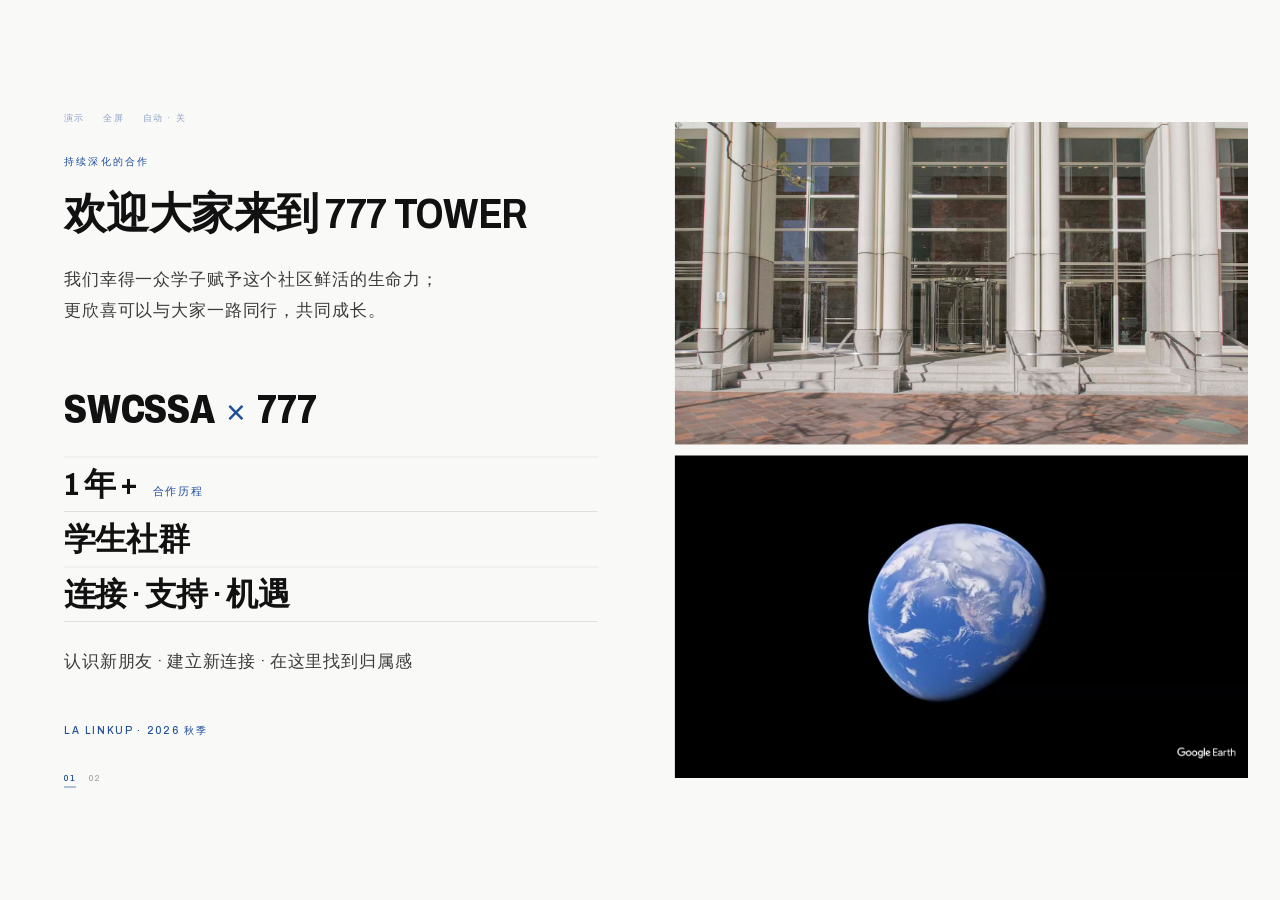
==== index.html @ 3f0e2c4d "Add 55-inch portrait display version (index-55.html, 2160x3840) Separate page/stylesheet/script; ori" ====
<!DOCTYPE html>
<html lang="zh-CN" data-theme="a">
<head>
<meta charset="UTF-8">
<meta name="viewport" content="width=device-width, initial-scale=1.0">
<meta http-equiv="Cache-Control" content="no-cache, no-store, must-revalidate">
<meta http-equiv="Pragma" content="no-cache">
<meta http-equiv="Expires" content="0">
<script>
/* Stale-copy guard (WeChat etc. cache HTML): if version.txt says a newer build exists, reload with a fresh URL. BUILD is stamped by the pre-commit hook. */
(function () {
    var BUILD = '20261007142610';
    fetch('version.txt?t=' + Date.now(), { cache: 'no-store' }).then(function (r) { return r.text(); }).then(function (v) {
        v = v.trim();
        var u = new URL(location.href);
        if (v && v !== BUILD && u.searchParams.get('v') !== v) { u.searchParams.set('v', v); location.replace(u.href); }
    }).catch(function () {});
})();
</script>
<title>777 Tower — 不止是一个地址</title>
<link rel="stylesheet" href="fonts.css?v=20261007142610">
<!-- extra faces for looks B/C only; non-blocking so a blocked Google never stalls the page -->
<link rel="stylesheet" href="https://fonts.googleapis.com/css2?family=Bodoni+Moda:ital,opsz,wght@0,6..96,400..900;1,6..96,400..900&family=Manrope:wght@400;500;600&display=swap" media="print" onload="this.media='all'">
<link rel="stylesheet" href="styles.css?v=20261007142610">
</head>
<!--
  PHOTOS: drop files into assets/ using the names printed on each frame
  (e.g. assets/01-tower-hero.jpg). They load automatically; the frame label hides.
  .jpg / .jpeg / .png / .webp all work. Adjust crop with --pos on the <figure>.
  Building facts (César Pelli & Associates with Langdon Wilson, completed 1991, white metal
  and glass skin) are from LA Conservancy / Wikipedia / Library of Congress — see ../product-facts.md.
-->
<body>
<div class="deck-viewport">
<main class="deck-stage" id="stage">

  <!-- === CHROME: controls + progress (inside the stage so it scales) === -->
  <div class="chrome btns">
    <button id="presentBtn">演示</button>
    <button id="fsBtn">全屏</button>
    <button id="autoBtn">自动 · 关</button>
  </div>
  <nav class="chrome dots" id="dots" aria-label="页面"></nav>

  <!-- === LIGHTBOX (slide 05 photos) === -->
  <div class="lb" id="lightbox" aria-hidden="true"><div class="lb-frame" id="lbFrame"></div><p class="lbl lb-x">关闭 · Esc</p></div>




  <!-- =========================================================
       05 — TODAY AT 777 TOWER   (schedule from the LA LINKUP plan; the big photo follows the room)
       ========================================================= -->
  <section class="slide s5" data-sel="p1" data-explore aria-label="欢迎大家来到 777 Tower">
    <p class="lbl terra a r" style="left:96px;top:96px;--d:.1s">持续深化的合作</p>
    <h2 class="h a r" style="left:96px;top:154px;font-size:64px;--d:.15s">欢迎大家来到 777 Tower</h2>
    <div class="copy a r" style="left:96px;top:262px;width:800px;--d:.4s">
      <p>我们幸得一众学子赋予这个社区鲜活的生命力；<br>更欣喜可以与大家一路同行，共同成长。</p>
    </div>
    <p class="cobrand a r" style="left:96px;top:450px;--d:.55s">SWCSSA <span>×</span> 777</p>

    <ul class="proof a r" style="left:96px;top:550px;--d:.7s">
      <li><b>1 年 +</b><small>合作历程</small></li>
      <li><b>学生社群</b></li>
      <li><b>连接 · 支持 · 机遇</b></li>
    </ul>
    <div class="copy a r" style="left:96px;top:834px;width:800px;--d:.85s"><p>认识新朋友 · 建立新连接 · 在这里找到归属感</p></div>
    <p class="lbl terra a r" style="left:96px;top:950px;--d:.9s">LA LINKUP · 2026 秋季</p>

    <!-- Top: 777 photos loop (PAGE 02 LOOP in script.js); source: ~/Downloads/循环 -->
    <div class="layers m a" style="left:1012px;top:48px;width:860px;height:484px;--d:.3s">
      <figure class="ph layer" data-rooms="p1" data-zoom role="button" tabindex="0" aria-label="放大：777 Tower" data-src="assets/loop-01" style="top:0;right:0;bottom:0;left:0">
        <div class="ph-media"></div><div class="ph-tint"></div>
      </figure>
      <figure class="ph layer" data-rooms="p2" data-zoom role="button" tabindex="0" aria-label="放大：777 Tower" data-src="assets/loop-02" style="top:0;right:0;bottom:0;left:0">
        <div class="ph-media"></div><div class="ph-tint"></div>
      </figure>
      <figure class="ph layer" data-rooms="p3" data-zoom role="button" tabindex="0" aria-label="放大：777 Tower" data-src="assets/loop-03" style="top:0;right:0;bottom:0;left:0">
        <div class="ph-media"></div><div class="ph-tint"></div>
      </figure>
      <figure class="ph layer" data-rooms="p4" data-zoom role="button" tabindex="0" aria-label="放大：777 Tower" data-src="assets/loop-04" style="top:0;right:0;bottom:0;left:0">
        <div class="ph-media"></div><div class="ph-tint"></div>
      </figure>
      <figure class="ph layer" data-rooms="p5" data-zoom role="button" tabindex="0" aria-label="放大：777 Tower" data-src="assets/loop-05" style="top:0;right:0;bottom:0;left:0">
        <div class="ph-media"></div><div class="ph-tint"></div>
      </figure>
      <figure class="ph layer" data-rooms="p6" data-zoom role="button" tabindex="0" aria-label="放大：777 Tower" data-src="assets/loop-06" style="top:0;right:0;bottom:0;left:0">
        <div class="ph-media"></div><div class="ph-tint"></div>
      </figure>
      <figure class="ph layer" data-rooms="p7" data-zoom role="button" tabindex="0" aria-label="放大：777 Tower" data-src="assets/loop-07" style="top:0;right:0;bottom:0;left:0">
        <div class="ph-media"></div><div class="ph-tint"></div>
      </figure>
      <figure class="ph layer" data-rooms="p8" data-zoom role="button" tabindex="0" aria-label="放大：777 Tower" data-src="assets/loop-08" style="top:0;right:0;bottom:0;left:0">
        <div class="ph-media"></div><div class="ph-tint"></div>
      </figure>
      <figure class="ph layer" data-rooms="p9" data-zoom role="button" tabindex="0" aria-label="放大：777 Tower" data-src="assets/loop-09" style="top:0;right:0;bottom:0;left:0">
        <div class="ph-media"></div><div class="ph-tint"></div>
      </figure>
    </div>

    <!-- Bottom: Google Earth fly-in (source ~/Downloads/地球.mp4, re-encoded 1024w, no audio) -->
    <div class="vid a r" style="left:1012px;top:548px;width:860px;height:484px;--d:.55s">
      <!-- MP4 in <img>: Safari/iOS WeChat play it like a GIF, immune to autoplay blocks (Low Power Mode etc.); other browsers error → swap to <video> -->
      <img src="assets/earth.mp4" alt="" onerror="var v=document.createElement('video');v.muted=true;v.defaultMuted=true;v.loop=true;v.autoplay=true;v.playsInline=true;v.setAttribute('playsinline','');v.setAttribute('muted','');v.poster='assets/earth-poster.jpg';v.src='assets/earth.mp4';this.replaceWith(v);v.play().catch(function(){})">
    </div>
  </section>













  <!-- =========================================================
       09 — SEE YOU AT 777 TOWER
       ========================================================= -->
  <section class="slide s9 dark" aria-label="777 Tower 见">
    <figure class="ph ph--dark m" data-src="assets/09-tower-night" style="left:0;top:0;width:1920px;height:1080px;--pos:50% 40%;--d:0s">
      <div class="ph-media"></div><div class="ph-tint"></div>
      <figcaption class="ph-label"><span class="ph-k">01 / Architecture</span><span class="ph-t">777 Tower — Dusk / night</span><span class="ph-n">Full bleed · keep the lower left darker for type</span></figcaption>
      <span class="ph-file">09-tower-night.jpg · 1920 × 1080</span>
    </figure>
    <div class="scrim"></div>
    <h2 class="h h-xl a r" style="left:96px;top:190px;--d:1s">777 Tower 见</h2>
    <p class="close-line a r" style="left:100px;top:334px;--d:1.3s">换个视角，看洛杉矶市中心。</p>
    <div class="info a r" style="left:100px;top:414px;--d:1.5s"><a href="https://www.777tower.space/" target="_blank" rel="noopener">www.777tower.space ↗</a><span>洛杉矶 S Figueroa St 777 号</span></div>
  </section>

</main>
</div>
<script src="script.js?v=20261007142610"></script>
</body>
</html>
---- fonts.css ----
/* Self-hosted so the deck works where Google Fonts is blocked (e.g. WeChat in mainland China) */
@font-face { font-family: 'Archivo'; font-style: italic; font-weight: 100 900; font-stretch: 62% 125%; font-display: swap; src: url('assets/fonts/Archivo-italic-100_900.woff2') format('woff2'); unicode-range: U+0000-00FF, U+0131, U+0152-0153, U+02BB-02BC, U+02C6, U+02DA, U+02DC, U+0304, U+0308, U+0329, U+2000-206F, U+20AC, U+2122, U+2191, U+2193, U+2212, U+2215, U+FEFF, U+FFFD; }
@font-face { font-family: 'Archivo'; font-style: normal; font-weight: 100 900; font-stretch: 62% 125%; font-display: swap; src: url('assets/fonts/Archivo-normal-100_900.woff2') format('woff2'); unicode-range: U+0000-00FF, U+0131, U+0152-0153, U+02BB-02BC, U+02C6, U+02DA, U+02DC, U+0304, U+0308, U+0329, U+2000-206F, U+20AC, U+2122, U+2191, U+2193, U+2212, U+2215, U+FEFF, U+FFFD; }
@font-face { font-family: 'JetBrains Mono'; font-style: normal; font-weight: 400; font-display: swap; src: url('assets/fonts/JetBrainsMono-normal-400.woff2') format('woff2'); unicode-range: U+0000-00FF, U+0131, U+0152-0153, U+02BB-02BC, U+02C6, U+02DA, U+02DC, U+0304, U+0308, U+0329, U+2000-206F, U+20AC, U+2122, U+2191, U+2193, U+2212, U+2215, U+FEFF, U+FFFD; }
@font-face { font-family: 'JetBrains Mono'; font-style: normal; font-weight: 500; font-display: swap; src: url('assets/fonts/JetBrainsMono-normal-500.woff2') format('woff2'); unicode-range: U+0000-00FF, U+0131, U+0152-0153, U+02BB-02BC, U+02C6, U+02DA, U+02DC, U+0304, U+0308, U+0329, U+2000-206F, U+20AC, U+2122, U+2191, U+2193, U+2212, U+2215, U+FEFF, U+FFFD; }
---- styles.css ----
/* ===========================================================
   777 TOWER — MORE THAN AN ADDRESS
   Warm ivory · espresso · a little terracotta. Gold stays rare.
   All slide measurements are at the 1920×1080 stage size.
   =========================================================== */

/* === THEMES ===
   Press T (or the "Look" button) to cycle. Pick one, then delete the other two blocks
   and set data-theme on <html>. Variable names are roles: --ivory = page, --espresso = ink,
   --terra = accent. */
:root, [data-theme="a"] {           /* A · Figueroa — white gallery, condensed caps, bronze */
    --ivory: #F9F9F7; --espresso: #111111; --char: #3B3B3B; --taupe: #6B6862; --quiet: #ABA79F;
    --terra: #9C7A45; --gold: #C9A96E; --sand: #CFCBC3; --ph: #E6E3DD; --rule: rgba(17,17,17,.14);
    --stage-bg: #F9F9F7;   /* = slide colour, so non-16:9 screens show no bars */
    --display: 'Archivo', 'Helvetica Neue', Arial, 'PingFang SC', 'Hiragino Sans GB', 'Noto Sans SC', 'Microsoft YaHei', sans-serif; --dw: 700; --dt: uppercase; --dls: -.005em; --dst: 82%; --hs: .7;
    --sans: 'Archivo', 'Helvetica Neue', Arial, 'PingFang SC', 'Hiragino Sans GB', 'Noto Sans SC', 'Microsoft YaHei', sans-serif;
}
[data-theme="b"] {                  /* B · Noir — black, Didone serif like the wordmark, champagne */
    --ivory: #0E0E0D; --espresso: #F2EFE9; --char: #C9C4BA; --taupe: #8E887E; --quiet: #5B5751;
    --terra: #C9A96E; --gold: #C9A96E; --sand: #3A3733; --ph: #1B1A18; --rule: rgba(242,239,233,.16);
    --stage-bg: #070707;
    --display: 'Bodoni Moda', Didot, 'Bodoni 72', 'Songti SC', 'Noto Serif SC', 'STSong', serif; --dw: 400; --dt: none; --dls: -.01em; --dst: 100%; --hs: .84;
    --sans: 'Manrope', 'Helvetica Neue', Arial, 'PingFang SC', 'Hiragino Sans GB', 'Noto Sans SC', 'Microsoft YaHei', sans-serif;
}
:root {
    --light: #F5F3EF;
    --ease: cubic-bezier(.22, .61, .21, 1);
    --slide-bg: var(--ivory);
}

* { margin: 0; padding: 0; box-sizing: border-box; }

/* === FIXED STAGE BASE (viewport-base.css, full) === */
html, body { width: 100%; height: 100%; margin: 0; overflow: hidden; background: var(--stage-bg, #000); }
.deck-viewport { position: fixed; top: 0; right: 0; bottom: 0; left: 0; overflow: hidden; background: var(--stage-bg, #000); }
.deck-stage {
    position: absolute; left: 0; top: 0; width: 1920px; height: 1080px;
    overflow: hidden; transform-origin: 0 0; background: var(--slide-bg, #fff);
}
.slide {
    position: absolute; top: 0; right: 0; bottom: 0; left: 0; width: 1920px; height: 1080px; overflow: hidden;
    display: block; visibility: hidden; opacity: 0; pointer-events: none;
    background: var(--slide-bg, #fff);
}
.slide.active, .slide.visible { visibility: visible; opacity: 1; pointer-events: auto; z-index: 1; }
img, video, canvas, svg { max-width: 100%; max-height: 100%; }
.deck-controls { position: fixed; left: 50%; bottom: 22px; transform: translateX(-50%); z-index: 1000; }
@media print {
    html, body { width: 1920px; height: auto; overflow: visible; background: #fff; }
    .deck-viewport { position: static; overflow: visible; background: #fff; }
    .deck-stage { position: static; width: auto; height: auto; transform: none !important; background: none; }
    .slide { position: relative; display: block !important; visibility: visible !important; opacity: 1 !important;
        pointer-events: auto !important; width: 1920px; height: 1080px; break-after: page; page-break-after: always; }
    .slide:last-child { break-after: auto; page-break-after: auto; }
    .deck-controls, .chrome { display: none !important; }
}

/* === BASE === */
body { font-family: var(--sans); color: var(--espresso); -webkit-font-smoothing: antialiased; }
button { font: inherit; color: inherit; background: none; border: 0; cursor: pointer; text-align: left; }
:focus-visible { outline: 2px solid var(--terra); outline-offset: 6px; }
.a { position: absolute; }

/* Slide change: soft fade; content drifts in from the right */
.slide { transition: opacity .9s var(--ease), visibility 0s linear .9s; }
.slide.active { transition: opacity .9s var(--ease), visibility 0s; }

/* === TYPE === */
.lbl { font: 500 15px/1.5 var(--sans); letter-spacing: .22em; text-transform: uppercase; color: var(--taupe); }
.lbl b { font-weight: 500; color: var(--terra); }
.lbl.ink { color: var(--espresso); }
.lbl.terra { color: var(--terra); }
.t-hero { font: var(--dw) calc(164px * var(--hs))/.92 var(--display); letter-spacing: -.015em; }
.h { font: var(--dw) calc(100px * var(--hs))/1 var(--display); letter-spacing: -.01em; white-space: nowrap; }
.h-m { font-size: calc(84px * var(--hs)); white-space: normal; }
.h-xl { font-size: calc(136px * var(--hs)); color: var(--light); }
.lede { font: 400 27px/1.45 var(--sans); color: var(--char); }
.body { font: 400 24px/1.5 var(--sans); color: var(--char); }
.addr { margin-top: 12px; font: var(--dw) calc(36px * var(--hs))/1.2 var(--display); }
.fig { font: italic var(--dw) calc(22px * var(--hs))/1.3 var(--display); color: var(--taupe); }
.fig .muted { font: 400 14px var(--sans); letter-spacing: .04em; font-style: normal; margin-left: 16px; }

.t-hero, .h, .n1, .words button, .w4 .w, .cats button, .ann, .addr, .info dd {
    text-transform: var(--dt); letter-spacing: var(--dls); font-stretch: var(--dst); }
.t-hero { line-height: .9; }

/* === HERO TYPE (slide 01) — Archivo variable: wght 100–900, wdth 62–125 === */
.vf { font-family: 'Archivo', 'Helvetica Neue', Arial, sans-serif; font-weight: 400; font-size: 122px; line-height: .92;
      text-transform: uppercase; letter-spacing: -.015em; color: var(--espresso); cursor: default; user-select: none; }
.vf .ln { display: block; white-space: nowrap; }
.vf .ch { display: inline-block; position: relative; text-align: center; white-space: pre; }
.vf .ch i { font-style: normal; white-space: pre; }
.vf .ch::before { content: '\00a0'; visibility: hidden; }          /* strut: line height + baseline */
.vf .g0 { position: absolute; left: 50%; top: 0; transform: translateX(-50%); }
.side { writing-mode: vertical-rl; letter-spacing: .3em; }

/* === REVEAL (staggered with --d) === */
.r { opacity: 0; transform: translateX(28px);
     transition: opacity 1s var(--ease) var(--d, 0s), transform 1.3s var(--ease) var(--d, 0s); }
.slide.active .r { opacity: 1; transform: none; }

/* Masked image reveal: rises from the bottom, image settles from a slight zoom */
.m { clip-path: inset(100% 0 0 0); transition: clip-path 1.8s var(--ease) var(--d, 0s); }
.slide.active .m { clip-path: inset(0); }
.m .ph-media { scale: 1.07; transition: scale 3s var(--ease) var(--d, 0s), transform 1.4s var(--ease); }
.slide.active .m .ph-media { scale: 1; }

/* Swappable text: only the selected one shows */
.swap { opacity: 0; transition: opacity .6s var(--ease); }
.swap.on, .pf.on .swap, .w4.on .swap { opacity: 1; }
.stack > .swap { position: absolute; left: 0; top: 0; width: 100%; }
.fig .swap { position: absolute; margin-left: 8px; white-space: nowrap; }
.fig .swap:not(.on) { visibility: hidden; }

/* ===========================================================
   IMAGE PLACEHOLDERS
   <figure class="ph" data-src="assets/name"> — a file at that path
   (jpg/jpeg/png/webp) replaces the placeholder automatically.
   Crop: --pos (background-position). Frame keeps its size.
   =========================================================== */
.ph { position: absolute; overflow: hidden; background: var(--ph); }
.ph-media {
    position: absolute; top: 0; right: 0; bottom: 0; left: 0;
    background-color: var(--ph);
    /* faint facade grid so crop changes read even before photos arrive */
    background-image:
        repeating-linear-gradient(90deg, rgba(43,33,29,.05) 0 1px, transparent 1px 56px),
        repeating-linear-gradient(0deg, rgba(43,33,29,.03) 0 1px, transparent 1px 112px);
    background-size: cover;
    background-position: var(--pos, 50% 50%);
    transform-origin: var(--o, 50% 50%);
}
.ph.has-img .ph-media { background-size: cover; }
/* whole image, no crop — strips filled with the image's own background */
.ph.fit-contain .ph-media { background-size: contain; background-repeat: no-repeat; background-color: #EAE5E0; }
.ph-tint { position: absolute; top: 0; right: 0; bottom: 0; left: 0; transition: background-color 1.2s var(--ease); pointer-events: none; }
.ph::before { content: ''; position: absolute; top: 20px; right: 20px; bottom: 20px; left: 20px; border: 1px solid var(--rule); z-index: 2; pointer-events: none; }
.ph-label { position: absolute; left: 44px; bottom: 40px; right: 44px; z-index: 3; display: grid; gap: 8px; }
.ph-label.top { top: 96px; left: 96px; bottom: auto; }
.ph-k { font: 500 12px/1 var(--sans); letter-spacing: .24em; text-transform: uppercase; color: var(--terra); }
.ph-t { font: 500 16px/1.3 var(--sans); letter-spacing: .16em; text-transform: uppercase; color: var(--espresso); }
.ph-n { font: italic var(--dw) calc(21px * var(--hs))/1.3 var(--display); color: var(--taupe); }
.ph-file { position: absolute; top: 38px; right: 44px; z-index: 3; font: 400 12px/1 var(--sans); letter-spacing: .08em; color: var(--taupe); }
.ph.has-img::before, .ph.has-img .ph-label, .ph.has-img .ph-file { display: none; }

.ph--dark { --ph: #2E2521; --rule: rgba(243,239,231,.18); }
.ph--dark .ph-media { background-image:
    repeating-linear-gradient(90deg, rgba(243,239,231,.05) 0 1px, transparent 1px 56px),
    repeating-linear-gradient(0deg, rgba(243,239,231,.03) 0 1px, transparent 1px 112px); }
.ph--dark .ph-t { color: var(--ivory); }
.ph--dark .ph-n, .ph--dark .ph-file { color: rgba(243,239,231,.55); }
.ph--dark .ph-k { color: var(--gold); }

/* ===========================================================
   CHROME — progress, numerals, present/fullscreen
   =========================================================== */
.chrome { position: absolute; z-index: 50; font: 500 13px/1 var(--sans); letter-spacing: .2em; text-transform: uppercase; color: var(--taupe); transition: opacity .5s, color .6s; }
.btns { left: 96px; top: 36px; display: flex; gap: 28px; }
.btns button { letter-spacing: inherit; text-transform: inherit; color: rgba(31,78,156,.5); }
.btns button:hover { color: #1F4E9C; }
.progress { left: 96px; bottom: 40px; color: var(--espresso); }
.progress #total { color: var(--taupe); }
.dots { left: 89px; bottom: 34px; display: flex; gap: 6px; }
.dots button { padding: 6px 7px; font: inherit; letter-spacing: .08em; color: var(--quiet); position: relative; }
.dots button:hover { color: var(--espresso); }
.dots button.on { color: #1F4E9C; }
.dots button.on::after { content: ''; position: absolute; left: 7px; right: 7px; bottom: 0; height: 1px; background: #1F4E9C; }
.explore { left: 640px; bottom: 40px; color: var(--terra); opacity: 0; }
.explore::before { content: '· '; }
.explore.on { opacity: 1; }

.deck-stage.dark .chrome, .deck-stage.dark .btns button, .deck-stage.dark .dots button { color: rgba(243,239,231,.55); }
.deck-stage.dark .dots button.on, .deck-stage.dark .progress #cur { color: var(--ivory); }
.deck-stage.dark .explore { color: var(--gold); }

/* Present mode: only the progress stays */
body.presenting .btns, body.presenting .dots { opacity: 0; pointer-events: none; }
body.presenting .explore { left: 250px; }

/* Edit mode (press E) */
body.editing [contenteditable] { outline: 1px dashed rgba(166,95,75,.5); outline-offset: 4px; cursor: text; }
body.editing::after { content: 'Editing — ⌘/Ctrl+S saves index.html · E to finish'; position: fixed; top: 12px; right: 16px; z-index: 9999;
    font: 500 12px var(--sans); letter-spacing: .12em; text-transform: uppercase; color: var(--terra); }

/* === LIGHTBOX === */
.lb { position: absolute; top: 0; right: 0; bottom: 0; left: 0; z-index: 80; background: color-mix(in srgb, var(--ivory) 97%, transparent); display: grid; place-items: center;
      opacity: 0; visibility: hidden; transition: opacity .6s var(--ease), visibility 0s linear .6s; cursor: zoom-out; }
.lb.open { opacity: 1; visibility: visible; transition: opacity .6s var(--ease), visibility 0s; }
.lb-frame { position: relative; width: 1440px; height: 810px; }
.lb-x { position: absolute; right: 96px; top: 48px; }
[data-zoom] { cursor: zoom-in; }
[data-zoom] .ph-media { transition: scale 3s var(--ease) var(--d, 0s), transform 1.2s var(--ease); }
[data-zoom]:hover .ph-media { transform: scale(1.03); }

/* ===========================================================
   02 — WHY DOWNTOWN LA?
   =========================================================== */
.words button { display: block; font: var(--dw) calc(88px * var(--hs))/1.04 var(--display); text-transform: uppercase; letter-spacing: .01em; color: var(--quiet); transition: color .5s; }
.words button span { display: inline-block; width: 64px; font: 500 14px var(--sans); letter-spacing: .2em; vertical-align: 42px; color: inherit; }
.words button:hover { color: var(--char); }
.words button.on { color: var(--espresso); }
.words button.on span { color: var(--terra); }

/* ===========================================================
   03 — WHY 777 TOWER? — map + markers + HUD panel
   =========================================================== */
.s3 { --mono: 'JetBrains Mono', ui-monospace, Menlo, monospace; }
.map { overflow: hidden; }
.map::after { content: ''; position: absolute; top: 0; right: 0; bottom: 0; left: 0; pointer-events: none; z-index: 2;     /* HUD grid */
    background-image: linear-gradient(var(--rule) 1px, transparent 1px), linear-gradient(90deg, var(--rule) 1px, transparent 1px);
    background-size: 92px 92px; opacity: .55; }
.scan { position: absolute; left: 0; right: 0; top: -120px; height: 120px; z-index: 3; pointer-events: none; will-change: transform;
    background: linear-gradient(to bottom, transparent, color-mix(in srgb, var(--terra) 16%, transparent), transparent);
    animation: scan 6s linear infinite; }
@keyframes scan { from { transform: translateY(0); } to { transform: translateY(1008px); } }
.map-credit { position: absolute; right: 12px; bottom: 8px; z-index: 3; font: 400 11px/1 var(--sans); color: var(--taupe);
    background: color-mix(in srgb, var(--ivory) 80%, transparent); padding: 4px 6px; }
.coords { font: 400 13px/1 var(--mono, monospace); letter-spacing: .08em; color: var(--taupe); }

.hot { width: 34px; height: 34px; margin: -17px 0 0 -17px; z-index: 6; }
.hot i { position: absolute; left: 0; top: 0; width: 34px; height: 34px; border-radius: 50%;
    border: 1.5px solid var(--terra); background: color-mix(in srgb, var(--ivory) 70%, transparent); transition: background .4s; }
.hot i::before { content: ''; position: absolute; top: 11px; right: 11px; bottom: 11px; left: 11px; border-radius: 50%; background: var(--terra); }
.hot i::after { content: ''; position: absolute; top: -1.5px; right: -1.5px; bottom: -1.5px; left: -1.5px; border-radius: 50%; border: 1.5px solid var(--terra); animation: ping 2.2s var(--ease) infinite; }
@keyframes ping { from { transform: scale(1); opacity: .9; } to { transform: scale(2.4); opacity: 0; } }
.hot span { position: absolute; left: 43px; top: 4px; white-space: nowrap; padding: 6px 10px; background: var(--espresso); color: var(--ivory);
    font: 500 12px/1 var(--mono, monospace); letter-spacing: .12em; text-transform: uppercase; }
.hot:hover span, .hot.on span { background: var(--terra); }
.hot.on i { background: var(--terra); }
.hot.on i::before { background: var(--ivory); }

.lead { position: absolute; top: 0; right: 0; bottom: 0; left: 0; width: 1920px; height: 1080px; max-width: none; max-height: none; pointer-events: none; z-index: 5; }
.lead polyline { fill: none; stroke: var(--terra); stroke-width: 1.5; stroke-dasharray: 1; stroke-dashoffset: 1; }
.lead.draw polyline { animation: draw .9s var(--ease) forwards; }
.lead circle { fill: var(--terra); opacity: 0; }
.lead.draw circle { animation: pop .3s .8s forwards; }
@keyframes draw { to { stroke-dashoffset: 0; } }
@keyframes pop { to { opacity: 1; } }

.hudwrap { display: grid; }
.hud { grid-area: 1 / 1; padding: 22px 0 0 22px; border-left: 1px solid var(--rule); position: relative; pointer-events: none; }
.hud.on { pointer-events: auto; }
.hud::before, .hud::after { content: ''; position: absolute; width: 14px; height: 14px; border: 1.5px solid var(--terra); }
.hud::before { left: -1px; top: 0; border-right: 0; border-bottom: 0; }
.hud::after { left: -1px; bottom: -8px; border-right: 0; border-top: 0; }
.hud-k { font: 500 15px/1 var(--mono, monospace); letter-spacing: .14em; color: var(--terra); }
.read { display: grid; grid-template-columns: repeat(3, 1fr); gap: 18px; margin: 20px 0 20px; }
.read div { border-top: 1px solid var(--rule); padding-top: 10px; }
.read b { display: block; font: var(--dw) calc(46px * var(--hs) / .8)/1 var(--display); font-stretch: var(--dst); letter-spacing: var(--dls); color: var(--espresso); font-variant-numeric: tabular-nums; }
.read > div > span { display: block; margin-top: 6px; font: 400 11px/1.3 var(--mono, monospace); letter-spacing: .1em; text-transform: uppercase; color: var(--taupe); }
.hud .body { font-size: 19px; line-height: 1.55; }
.hud .body + .body { margin-top: 12px; }
.hud .body strong { font-weight: 700; color: var(--espresso); }
/* scan reveal: panel wipes open left → right after the line lands */
.hud { clip-path: inset(0 100% 0 0); transition: clip-path .01s, opacity .3s; }
.hud.on { clip-path: inset(0 0 0 0); transition: clip-path .9s var(--ease) .75s, opacity .3s; }

/* ===========================================================
   04 — MORE THAN AN OFFICE BUILDING — interactive lobby
   =========================================================== */
.w4 { width: 384px; display: grid; gap: 6px; }
.w4 .n { font: 500 14px/1 var(--sans); letter-spacing: .2em; color: var(--quiet); transition: color .4s; }
.w4 .w { font: var(--dw) calc(62px * var(--hs))/1 var(--display); text-transform: var(--dt); letter-spacing: var(--dls); font-stretch: var(--dst);
    color: var(--quiet); display: inline-block; transform: translate(var(--tx, 0px), var(--ty, 0px)); transition: color .5s, transform .35s var(--ease); }
.w4 i { position: absolute; top: 44px; height: 2px; width: 24px; background: var(--sand); transition: width .8s var(--ease), background .5s; }
.w4.L { text-align: right; }
.w4.L i { right: -48px; }
.w4.R i { left: -48px; }
.w4:hover .w { color: var(--char); }
.w4.on .w { color: var(--espresso); }
.w4.on .n { color: var(--terra); }
.w4.on i { width: 40px; background: var(--terra); }

.stage4 { perspective: 1400px; }
.tilt { position: absolute; top: 0; right: 0; bottom: 0; left: 0; overflow: hidden; transform: rotateX(var(--rx, 0deg)) rotateY(var(--ry, 0deg)); transition: transform .5s var(--ease); }
.s4 .ph-media { transition: scale 3s var(--ease) var(--d, 0s), transform 1.4s var(--ease); }
.spot { position: absolute; top: 0; right: 0; bottom: 0; left: 0; z-index: 3; pointer-events: none; opacity: 0; transition: opacity .5s;
    background: radial-gradient(circle 260px at var(--mx, 50%) var(--my, 50%), rgba(10,8,6,0) 0, rgba(10,8,6,.55) 100%); }
.stage4:hover .spot { opacity: 1; }
.curtain { position: absolute; top: 0; right: 0; bottom: 0; left: 0; z-index: 2; background: var(--terra); transform: translateX(-101%); pointer-events: none; }
.stage4.wipe .curtain { animation: sweep .8s var(--ease); }
.card4 { overflow: hidden; }
.card4 > .swap { position: relative; z-index: 1; }
@keyframes sweep { 0% { transform: translateX(-101%); } 45% { transform: translateX(0); } 100% { transform: translateX(101%); } }

.card4 { position: absolute; left: 28px; bottom: 28px; width: 560px; z-index: 5; display: grid; padding: 28px 32px 30px;
    background: var(--espresso); color: var(--ivory); border-top: 3px solid var(--terra);
    opacity: 0; transform: translateY(30px); transition: opacity .5s var(--ease), transform .7s var(--ease); pointer-events: none; }
.s4[data-sel]:not([data-sel=""]) .card4 { opacity: 1; transform: none; }
.card4 > .swap { grid-area: 1 / 1; }
.c-k { font: 500 13px/1 var(--sans); letter-spacing: .24em; text-transform: uppercase; color: var(--gold); }
.c-s { margin-top: 12px; font: var(--dw) calc(34px * var(--hs) / .8)/1.15 var(--display); letter-spacing: var(--dls); font-stretch: var(--dst); }
.chips { list-style: none; display: flex; flex-wrap: wrap; gap: 8px; margin-top: 18px; }
.chips li { padding: 8px 12px; border: 1px solid color-mix(in srgb, var(--ivory) 35%, transparent);
    font: 500 12px/1 var(--sans); letter-spacing: .16em; text-transform: uppercase;
    opacity: 0; transform: translateY(8px); transition: opacity .4s, transform .5s var(--ease); }
.card4 .swap.on li { opacity: 1; transform: none; }
.card4 .swap.on li:nth-child(1) { transition-delay: .55s; } .card4 .swap.on li:nth-child(2) { transition-delay: .65s; }
.card4 .swap.on li:nth-child(3) { transition-delay: .75s; } .card4 .swap.on li:nth-child(4) { transition-delay: .85s; }
.c-t { margin-top: 18px; font: 500 11px/1 var(--sans); letter-spacing: .22em; text-transform: uppercase; opacity: .6; }
.card4 .logos { display: flex; gap: 30px; align-items: center; margin-top: 10px; height: 44px; }
.card4 .logos img { width: auto; max-width: none; filter: brightness(0) invert(1); opacity: 0; transition: opacity .6s .95s; }
[data-theme="b"] .card4 .logos img { filter: brightness(0); }
.card4 .swap.on .logos img { opacity: .9; }

.marq { width: 1920px; height: 76px; overflow: hidden; border-top: 1px solid var(--rule); border-bottom: 1px solid var(--rule); }
.marq .track { display: flex; width: max-content; animation: marq 48s linear infinite; }
.marq span { display: flex; align-items: center; white-space: nowrap; }
.marq b, .marq em { font: var(--dw) calc(56px * var(--hs) / .8)/76px var(--display); text-transform: var(--dt); letter-spacing: var(--dls);
    font-stretch: var(--dst); font-style: normal; color: transparent; -webkit-text-stroke: 1px var(--quiet); transition: color .6s, -webkit-text-stroke-color .6s; }
.marq em { padding: 0 34px; font-size: 28px; color: var(--terra); -webkit-text-stroke: 0; }
.marq b.on { color: var(--terra); -webkit-text-stroke-color: var(--terra); }
@keyframes marq { to { transform: translateX(-50%); } }

/* ===========================================================
   05 — TODAY — info + timeline
   =========================================================== */
.sched { width: 800px; }
.sched button { display: flex; align-items: center; width: 100%; height: 50px; border-top: 1px solid var(--rule); color: var(--quiet); transition: color .4s; }
.sched button:last-child { border-bottom: 1px solid var(--rule); }
.sched time { width: 190px; font: 500 16px/1 var(--sans); letter-spacing: .08em; font-variant-numeric: tabular-nums; }
.sched span { font: var(--dw) calc(34px * var(--hs) / .8)/1.05 var(--display); letter-spacing: var(--dls); font-stretch: var(--dst); text-transform: var(--dt); }
.sched button:hover { color: var(--char); }
.sched button.on { color: var(--espresso); }
.sched button.on time { color: var(--terra); }
.s5 { --terra: #1F4E9C; }
.s5 .stack .body { margin-top: 10px; font-size: 22px; }
.proof { width: 800px; list-style: none; margin: 0; padding: 0; }
.proof li { display: flex; align-items: baseline; gap: 22px; padding: 16px 0 14px; border-top: 1px solid var(--rule); }
.proof li:last-child { border-bottom: 1px solid var(--rule); }
.proof b { font: var(--dw) calc(54px * var(--hs) / .8)/1 var(--display); letter-spacing: var(--dls); font-stretch: var(--dst); text-transform: var(--dt); color: var(--espresso); }
.proof small { font: 500 16px/1 var(--sans); letter-spacing: .2em; text-transform: uppercase; color: var(--terra); }
.cobrand { font: 800 calc(60px * var(--hs) / .7)/1 var(--display); font-stretch: var(--dst); letter-spacing: -.01em; color: var(--espresso); }
.cobrand span { color: var(--terra); font-weight: 300; margin: 0 .12em; }
.statement { font: 600 36px/1.55 var(--display); text-wrap: pretty; letter-spacing: .02em; color: var(--espresso); }
.layers { overflow: hidden; }
.layer { opacity: 0; pointer-events: none; transition: opacity .9s var(--ease); }
.layer.shown { opacity: 1; pointer-events: auto; }

/* ===========================================================
   06 — A PLACE TO CONNECT — selected frame widens
   =========================================================== */
.people { left: 96px; top: 330px; width: 1728px; height: 500px; display: flex; gap: 24px; }
.pf { position: relative; flex: 1 1 0; min-width: 0; cursor: pointer; transition: flex-grow 1.1s var(--ease); }
.pf.on { flex-grow: 2.4; }
.pf .ph { transition: opacity .8s; }
.pf:not(.on) .ph { opacity: .72; }
.pf:not(.on) .ph-media { filter: saturate(.55); }
.pf:hover .ph { opacity: 1; }
.pf:not(.on) .ph-n, .pf:not(.on) .ph-file { display: none; }
.pcap { position: absolute; top: calc(100% + 24px); left: 0; right: 0; display: grid; gap: 10px; }
.pn { font: 500 16px/1.35 var(--sans); letter-spacing: .16em; text-transform: uppercase; color: var(--quiet); transition: color .5s; }
.pf.on .pn { color: var(--espresso); }
.pcap .swap { font: var(--dw) calc(24px * var(--hs))/1.4 var(--display); font-style: italic; color: var(--char); white-space: nowrap; }

/* ===========================================================
   07 — A SPACE FOR WHAT'S NEXT — one space, many uses
   =========================================================== */
.cats { width: 480px; }
.cats .lbl { margin-bottom: 26px; }
.cats button { display: block; font: var(--dw) calc(60px * var(--hs))/1.3 var(--display); text-transform: uppercase; color: var(--quiet); transition: color .5s, padding .6s var(--ease); }
.cats button:hover { color: var(--char); }
.cats button.on { color: var(--espresso); padding-left: 28px; position: relative; }
.cats button.on::before { content: ''; position: absolute; left: 0; top: 50%; width: 14px; height: 1px; background: var(--terra); }
.anns { width: 290px; height: 500px; }
.anns .swap { position: absolute; top: 0; right: 0; bottom: 0; left: 0; }
.ann { position: absolute; left: 0; width: 290px; font: var(--dw) calc(34px * var(--hs))/1.15 var(--display); opacity: 0; transform: translateX(12px); transition: opacity .6s var(--ease), transform .8s var(--ease); }
.ann span { display: block; margin-bottom: 8px; font: 500 13px var(--sans); letter-spacing: .22em; text-transform: uppercase; color: var(--terra); }
.ann::before { content: ''; position: absolute; left: -60px; top: 6px; width: 44px; height: 1px; background: var(--sand); }
.ann:nth-child(1) { top: 0; }
.ann:nth-child(2) { top: 180px; transition-delay: .08s; }
.ann:nth-child(3) { top: 360px; transition-delay: .16s; }
.swap.on .ann { opacity: 1; transform: none; }

/* ===========================================================
   08 — CONNECTION DIAGRAM — lines draw in, then words
   =========================================================== */
.dia { position: absolute; top: 0; right: 0; bottom: 0; left: 0; width: 1920px; height: 1080px; pointer-events: none; max-width: none; max-height: none; }
.dia line { stroke: var(--sand); stroke-width: 1; stroke-dasharray: 1; stroke-dashoffset: 1;
    transition-property: stroke-dashoffset, stroke, opacity; transition-duration: 1.6s, .5s, .5s;
    transition-timing-function: var(--ease); transition-delay: var(--d, 0s), 0s, 0s; }
.slide.active .dia line { stroke-dashoffset: 0; }
.s8[data-sel]:not([data-sel=""]) .dia line { opacity: .3; }
.s8 .dia line.on { stroke: var(--terra); stroke-width: 1.6; opacity: 1; }
.n1, .n2, .n3 { translate: -50% 0; white-space: nowrap; text-align: center; }
.n1 { font: var(--dw) calc(52px * var(--hs))/1 var(--display); }
.n2 { font: 500 16px/1 var(--sans); letter-spacing: .22em; text-transform: uppercase; color: var(--char); padding: 8px 4px; transition: color .4s; }
.n2:hover, .n2.on { color: var(--terra); }
.n3 { font: italic var(--dw) calc(40px * var(--hs))/1 var(--display); color: var(--espresso); }

/* ===========================================================
   09 — CLOSING
   =========================================================== */
.s9 { --slide-bg: #2E2521; }
.s9 .lbl { color: rgba(243,239,231,.7); }
.scrim { position: absolute; top: 0; right: 0; bottom: 0; left: 0; background: linear-gradient(to bottom, rgba(12,10,9,.68), rgba(12,10,9,0) 52%), linear-gradient(to top, rgba(12,10,9,.55), rgba(12,10,9,0) 30%); pointer-events: none; }
.close-line { color: rgba(245,243,239,.85); font: italic var(--dw) calc(38px * var(--hs))/1.2 var(--display); color: rgba(243,239,231,.85); }

/* === PERFORMANCE: hidden slides don't run their loops; GPU hints for the moving layers === */
.slide:not(.active) *, .slide:not(.active) *::before, .slide:not(.active) *::after { animation-play-state: paused !important; }
.marq .track { will-change: transform; }
.tilt { will-change: transform; }

/* === CLOSING: QR block === */
.qr-panel { background: rgba(12,10,9,.72); -webkit-backdrop-filter: blur(8px); backdrop-filter: blur(8px); border-top: 2px solid var(--terra); }
.qr-k { color: var(--light) !important; letter-spacing: .26em; }
.qr { background: #fff; border: 1px solid rgba(245,243,239,.4); }
.qr .ph-media { background-color: #fff; background-image: none; background-size: contain !important; background-repeat: no-repeat; }
.qr::before { top: 14px; right: 14px; bottom: 14px; left: 14px; border: 1.5px dashed rgba(17,17,17,.25); }
.qr .ph-label { left: 0; right: 0; bottom: 0; top: 0; align-content: center; justify-items: center; text-align: center; }
.qr .ph-n { color: #8a857d; font-size: 16px; }

/* CJK: no synthetic italics */
.close-line, .fig { font-style: normal; }
.vid { overflow: hidden; background: #1a1a1a; }
.vid video, .vid img { display: block; width: 100%; height: 100%; max-width: none; max-height: none; object-fit: cover; }
/* page 1 body: both sentences share one style */
.copy p { margin: 0 0 18px; font: 400 26px/1.75 var(--sans); letter-spacing: .03em; color: var(--char); }
.proof b, .proof b.sm { font-size: calc(54px * var(--hs) / .8); }
.proof li { padding: 18px 0 16px; }
/* page 2: original scrim + light type; site/address sized to read on the photo */
.s9 .info { display: flex; flex-direction: column; gap: 6px; }
.s9 .info a { font: 600 30px/1.2 var(--sans); letter-spacing: .02em; color: rgba(243,239,231,.95); text-decoration: none; }
.s9 .info span { font: 500 20px/1.4 var(--sans); letter-spacing: .06em; color: rgba(243,239,231,.8); }
/* page 2 fills the whole screen: the photo + scrim move to the viewport (cover), the stage keeps only the type */
.deck-viewport::before { content: ''; position: absolute; inset: 0; opacity: 0; transition: opacity .9s var(--ease);
    background: linear-gradient(to bottom, rgba(12,10,9,.68), rgba(12,10,9,0) 52%), linear-gradient(to top, rgba(12,10,9,.55), rgba(12,10,9,0) 30%), url('assets/09-tower-night.jpg') 50% 40% / cover; }
body.on-dark .deck-viewport::before { opacity: 1; }
body.on-dark .deck-stage, .s9 { background: transparent; }
.s9 > .ph, .s9 > .scrim { display: none; }
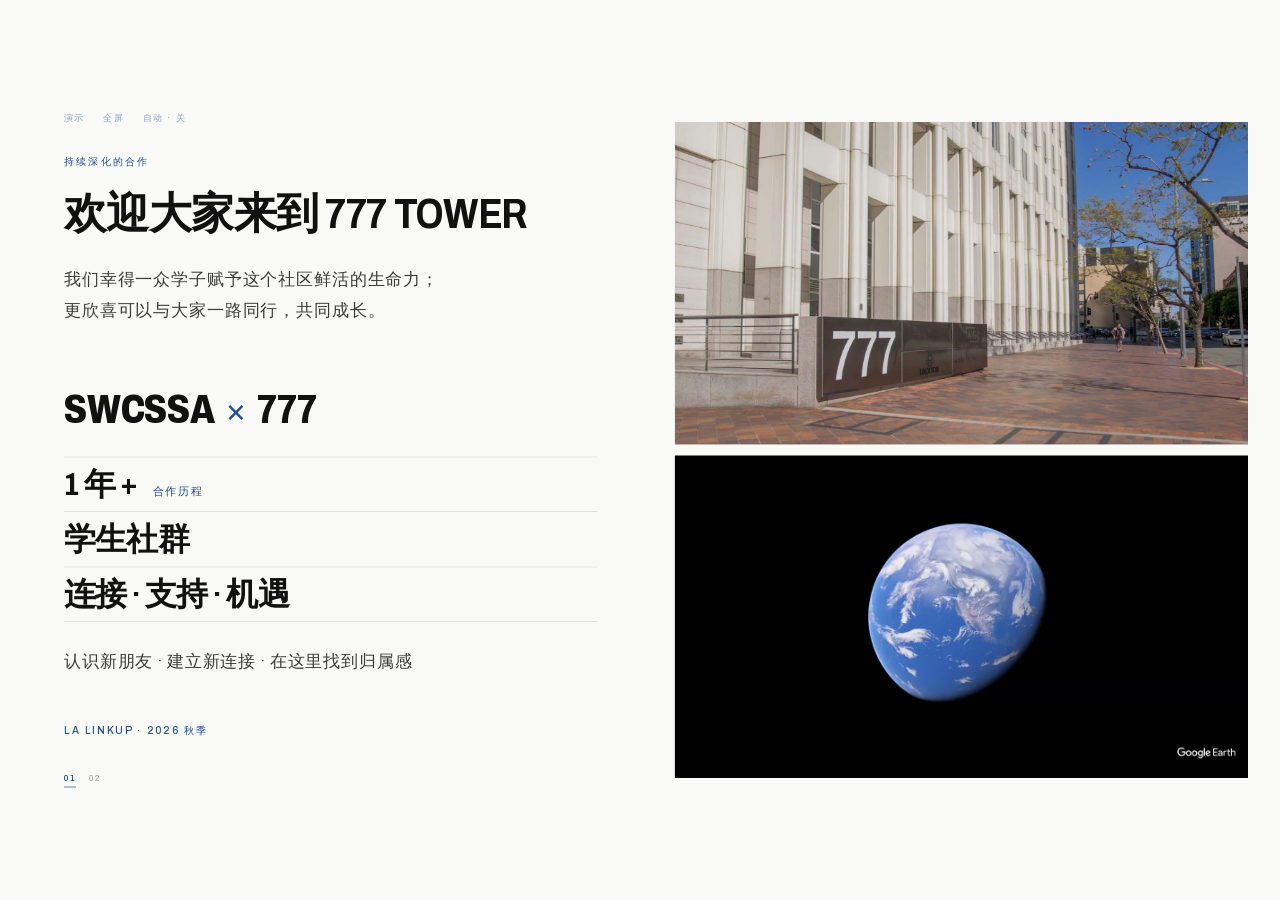
==== commit 892e1487: "55": smaller page-1 title and page-2 type; drop arrow after site URL Co-Authored-By: Claude Opus 5.5" ====
--- a/index.html
+++ b/index.html
@@ -9,7 +9,7 @@
 <script>
 /* Stale-copy guard (WeChat etc. cache HTML): if version.txt says a newer build exists, reload with a fresh URL. BUILD is stamped by the pre-commit hook. */
 (function () {
-    var BUILD = '20261007142610';
+    var BUILD = '20261007143025';
     fetch('version.txt?t=' + Date.now(), { cache: 'no-store' }).then(function (r) { return r.text(); }).then(function (v) {
         v = v.trim();
         var u = new URL(location.href);
@@ -18,10 +18,10 @@
 })();
 </script>
 <title>777 Tower — 不止是一个地址</title>
-<link rel="stylesheet" href="fonts.css?v=20261007142610">
+<link rel="stylesheet" href="fonts.css?v=20261007143025">
 <!-- extra faces for looks B/C only; non-blocking so a blocked Google never stalls the page -->
 <link rel="stylesheet" href="https://fonts.googleapis.com/css2?family=Bodoni+Moda:ital,opsz,wght@0,6..96,400..900;1,6..96,400..900&family=Manrope:wght@400;500;600&display=swap" media="print" onload="this.media='all'">
-<link rel="stylesheet" href="styles.css?v=20261007142610">
+<link rel="stylesheet" href="styles.css?v=20261007143025">
 </head>
 <!--
   PHOTOS: drop files into assets/ using the names printed on each frame
@@ -134,6 +134,6 @@
 
 </main>
 </div>
-<script src="script.js?v=20261007142610"></script>
+<script src="script.js?v=20261007143025"></script>
 </body>
 </html>
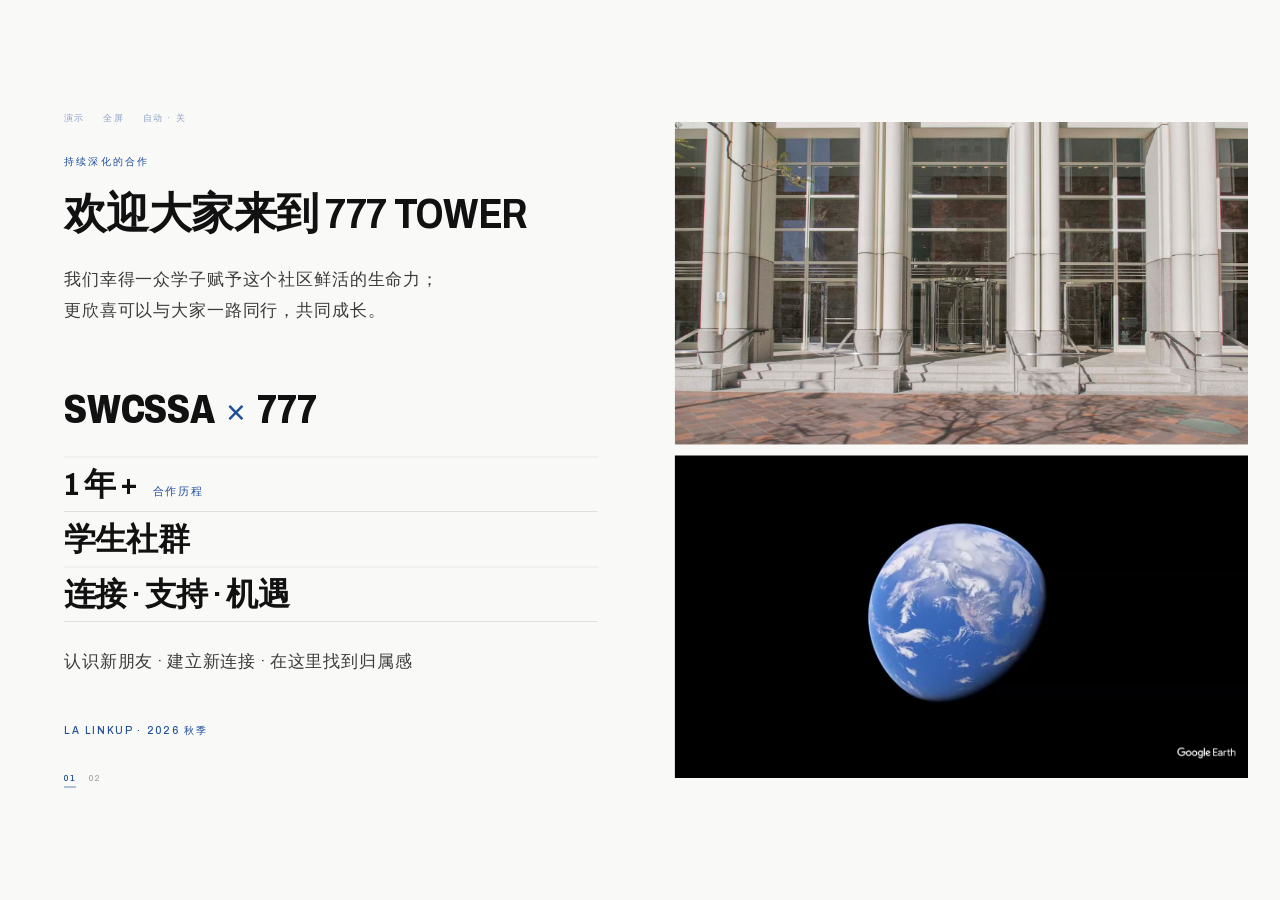
==== commit 04bd62da: "55": page 1 holds for the full Earth video (59 s), video restarts each loop, no crop Co-Authored-By:" ====
--- a/index.html
+++ b/index.html
@@ -9,7 +9,7 @@
 <script>
 /* Stale-copy guard (WeChat etc. cache HTML): if version.txt says a newer build exists, reload with a fresh URL. BUILD is stamped by the pre-commit hook. */
 (function () {
-    var BUILD = '20261007143025';
+    var BUILD = '20261007162854';
     fetch('version.txt?t=' + Date.now(), { cache: 'no-store' }).then(function (r) { return r.text(); }).then(function (v) {
         v = v.trim();
         var u = new URL(location.href);
@@ -18,10 +18,10 @@
 })();
 </script>
 <title>777 Tower — 不止是一个地址</title>
-<link rel="stylesheet" href="fonts.css?v=20261007143025">
+<link rel="stylesheet" href="fonts.css?v=20261007162854">
 <!-- extra faces for looks B/C only; non-blocking so a blocked Google never stalls the page -->
 <link rel="stylesheet" href="https://fonts.googleapis.com/css2?family=Bodoni+Moda:ital,opsz,wght@0,6..96,400..900;1,6..96,400..900&family=Manrope:wght@400;500;600&display=swap" media="print" onload="this.media='all'">
-<link rel="stylesheet" href="styles.css?v=20261007143025">
+<link rel="stylesheet" href="styles.css?v=20261007162854">
 </head>
 <!--
   PHOTOS: drop files into assets/ using the names printed on each frame
@@ -134,6 +134,6 @@
 
 </main>
 </div>
-<script src="script.js?v=20261007143025"></script>
+<script src="script.js?v=20261007162854"></script>
 </body>
 </html>
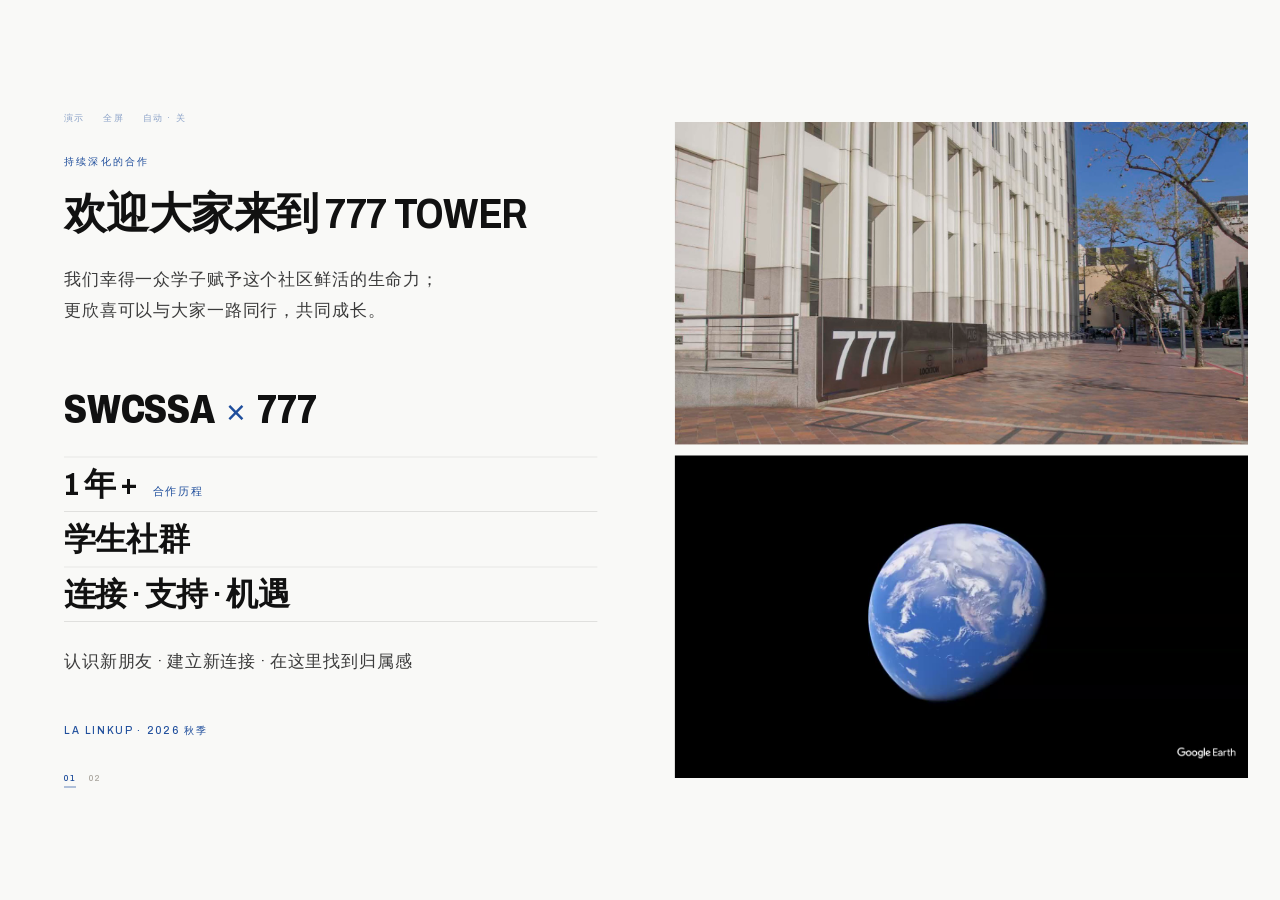
==== commit ee707c48: "55": stage back to 2160x3840 (same layout, all px doubled) Co-Authored-By: Claude Opus 5.5 <noreply@" ====
--- a/index.html
+++ b/index.html
@@ -9,7 +9,7 @@
 <script>
 /* Stale-copy guard (WeChat etc. cache HTML): if version.txt says a newer build exists, reload with a fresh URL. BUILD is stamped by the pre-commit hook. */
 (function () {
-    var BUILD = '20261007162854';
+    var BUILD = '20261008093704';
     fetch('version.txt?t=' + Date.now(), { cache: 'no-store' }).then(function (r) { return r.text(); }).then(function (v) {
         v = v.trim();
         var u = new URL(location.href);
@@ -18,10 +18,10 @@
 })();
 </script>
 <title>777 Tower — 不止是一个地址</title>
-<link rel="stylesheet" href="fonts.css?v=20261007162854">
+<link rel="stylesheet" href="fonts.css?v=20261008093704">
 <!-- extra faces for looks B/C only; non-blocking so a blocked Google never stalls the page -->
 <link rel="stylesheet" href="https://fonts.googleapis.com/css2?family=Bodoni+Moda:ital,opsz,wght@0,6..96,400..900;1,6..96,400..900&family=Manrope:wght@400;500;600&display=swap" media="print" onload="this.media='all'">
-<link rel="stylesheet" href="styles.css?v=20261007162854">
+<link rel="stylesheet" href="styles.css?v=20261008093704">
 </head>
 <!--
   PHOTOS: drop files into assets/ using the names printed on each frame
@@ -134,6 +134,6 @@
 
 </main>
 </div>
-<script src="script.js?v=20261007162854"></script>
+<script src="script.js?v=20261008093704"></script>
 </body>
 </html>
